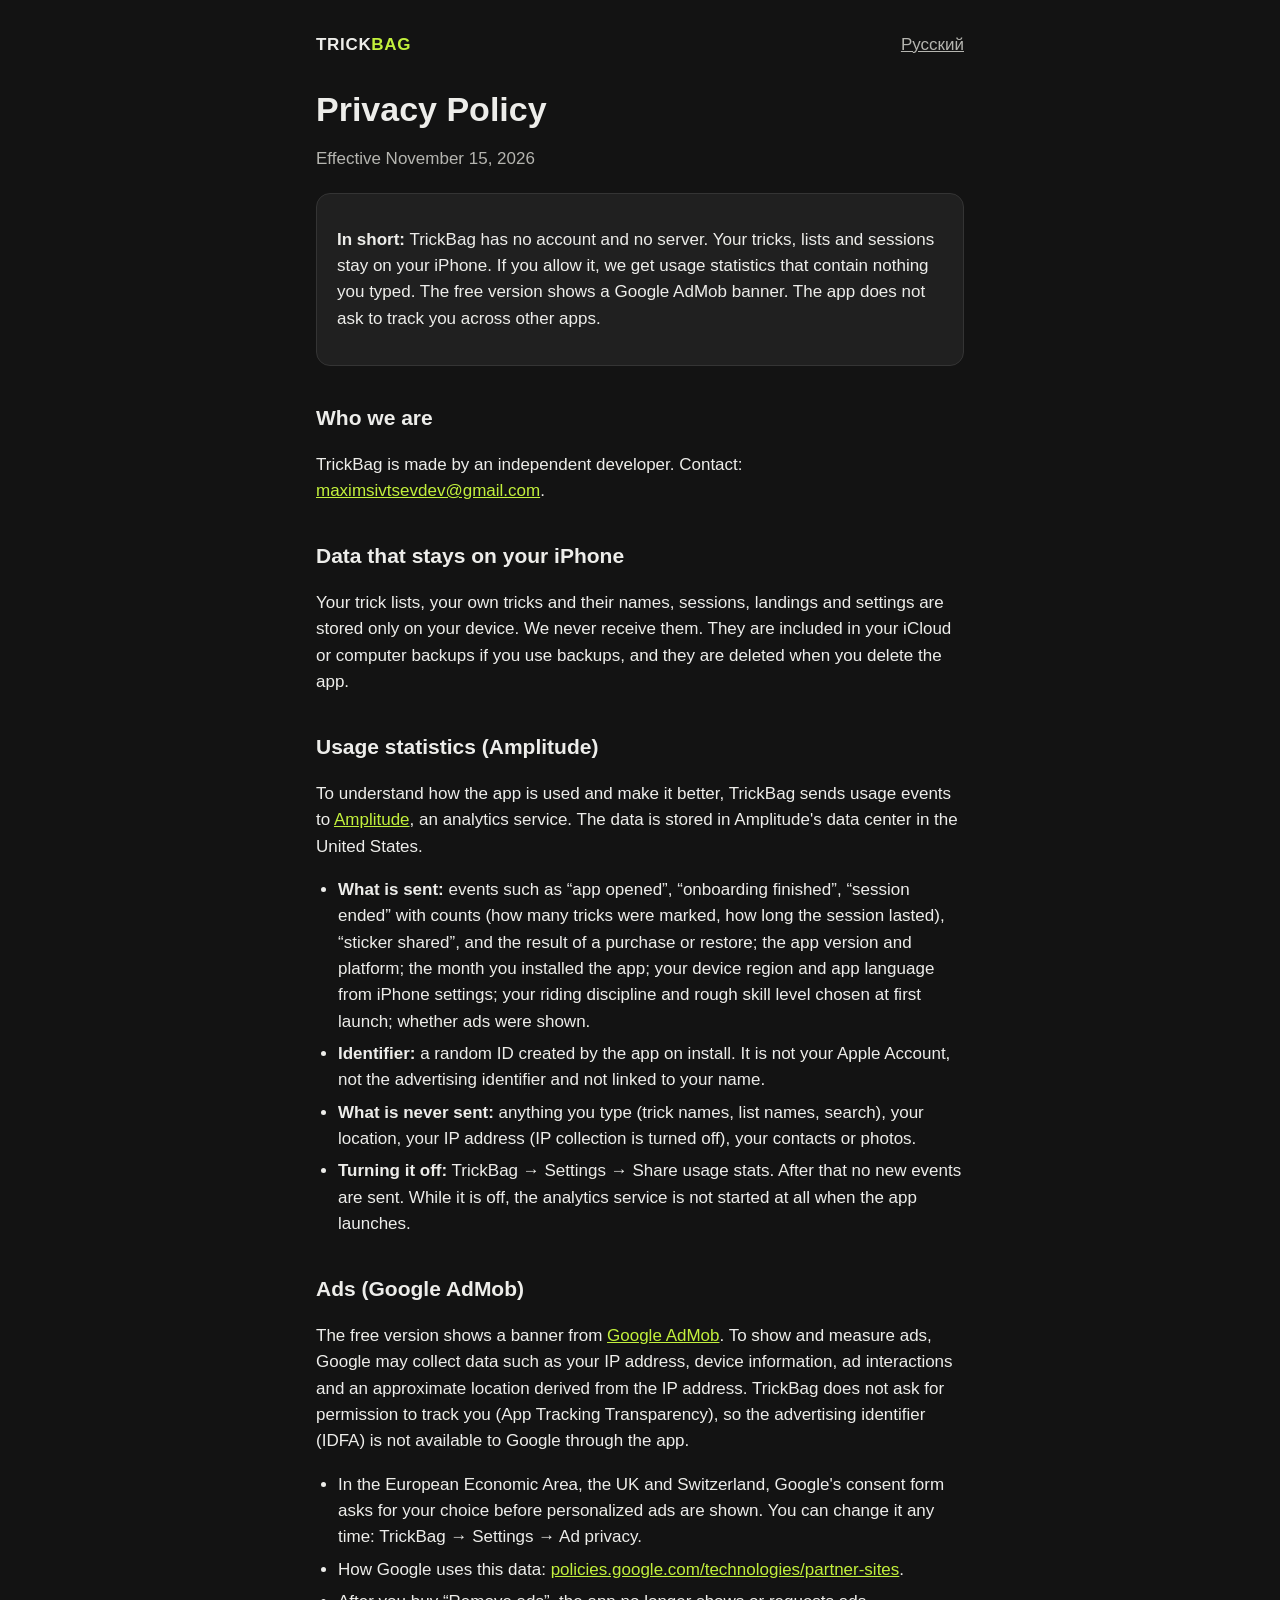
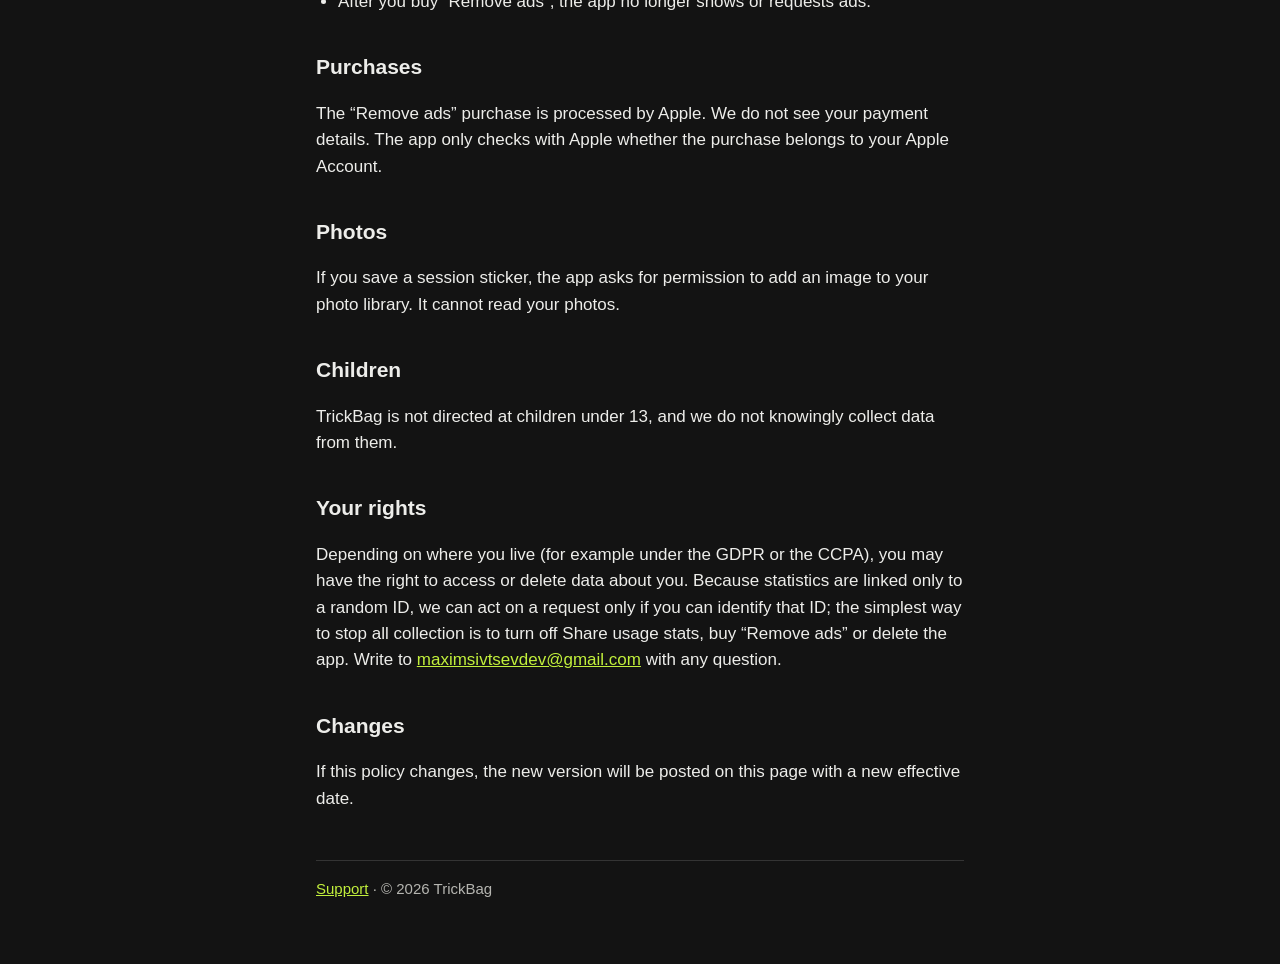
==== privacy.html @ b1d62148 "TrickBag site: home, privacy, support (EN)" ====
<!doctype html>
<html lang="en">
<head>
<meta charset="utf-8">
<meta name="viewport" content="width=device-width, initial-scale=1">
<title>TrickBag Privacy Policy</title>
<link rel="stylesheet" href="style.css">
</head>
<body>
<main>
  <header>
    <a class="brand" href="./">Trick<span>Bag</span></a>
    <nav><a href="ru/privacy.html">Русский</a></nav>
  </header>
  <h1>Privacy Policy</h1>
  <p class="muted">Effective November 15, 2026</p>

  <div class="card">
    <p><strong>In short:</strong> TrickBag has no account and no server. Your tricks, lists and sessions stay on your iPhone. If you allow it, we get usage statistics that contain nothing you typed. The free version shows a Google AdMob banner. The app does not ask to track you across other apps.</p>
  </div>

  <h2>Who we are</h2>
  <p>TrickBag is made by an independent developer. Contact: <a href="mailto:maximsivtsevdev@gmail.com">maximsivtsevdev@gmail.com</a>.</p>

  <h2>Data that stays on your iPhone</h2>
  <p>Your trick lists, your own tricks and their names, sessions, landings and settings are stored only on your device. We never receive them. They are included in your iCloud or computer backups if you use backups, and they are deleted when you delete the app.</p>

  <h2>Usage statistics (Amplitude)</h2>
  <p>To understand how the app is used and make it better, TrickBag sends usage events to <a href="https://amplitude.com/privacy">Amplitude</a>, an analytics service. The data is stored in Amplitude's data center in the United States.</p>
  <ul>
    <li><strong>What is sent:</strong> events such as “app opened”, “onboarding finished”, “session ended” with counts (how many tricks were marked, how long the session lasted), “sticker shared”, and the result of a purchase or restore; the app version and platform; the month you installed the app; your device region and app language from iPhone settings; your riding discipline and rough skill level chosen at first launch; whether ads were shown.</li>
    <li><strong>Identifier:</strong> a random ID created by the app on install. It is not your Apple Account, not the advertising identifier and not linked to your name.</li>
    <li><strong>What is never sent:</strong> anything you type (trick names, list names, search), your location, your IP address (IP collection is turned off), your contacts or photos.</li>
    <li><strong>Turning it off:</strong> TrickBag → Settings → Share usage stats. After that no new events are sent. While it is off, the analytics service is not started at all when the app launches.</li>
  </ul>

  <h2>Ads (Google AdMob)</h2>
  <p>The free version shows a banner from <a href="https://admob.google.com">Google AdMob</a>. To show and measure ads, Google may collect data such as your IP address, device information, ad interactions and an approximate location derived from the IP address. TrickBag does not ask for permission to track you (App Tracking Transparency), so the advertising identifier (IDFA) is not available to Google through the app.</p>
  <ul>
    <li>In the European Economic Area, the UK and Switzerland, Google's consent form asks for your choice before personalized ads are shown. You can change it any time: TrickBag → Settings → Ad privacy.</li>
    <li>How Google uses this data: <a href="https://policies.google.com/technologies/partner-sites">policies.google.com/technologies/partner-sites</a>.</li>
    <li>After you buy “Remove ads”, the app no longer shows or requests ads.</li>
  </ul>

  <h2>Purchases</h2>
  <p>The “Remove ads” purchase is processed by Apple. We do not see your payment details. The app only checks with Apple whether the purchase belongs to your Apple Account.</p>

  <h2>Photos</h2>
  <p>If you save a session sticker, the app asks for permission to add an image to your photo library. It cannot read your photos.</p>

  <h2>Children</h2>
  <p>TrickBag is not directed at children under 13, and we do not knowingly collect data from them.</p>

  <h2>Your rights</h2>
  <p>Depending on where you live (for example under the GDPR or the CCPA), you may have the right to access or delete data about you. Because statistics are linked only to a random ID, we can act on a request only if you can identify that ID; the simplest way to stop all collection is to turn off Share usage stats, buy “Remove ads” or delete the app. Write to <a href="mailto:maximsivtsevdev@gmail.com">maximsivtsevdev@gmail.com</a> with any question.</p>

  <h2>Changes</h2>
  <p>If this policy changes, the new version will be posted on this page with a new effective date.</p>

  <footer><a href="support.html">Support</a> · © 2026 TrickBag</footer>
</main>
</body>
</html>
---- style.css ----
/* TrickBag site: dark only, X3 "Clay" tokens from app/Resources/Assets.xcassets/X3 */
:root {
  --bg: #131313;
  --surface: #202020;
  --line: #343434;
  --text: #EDEDEA;
  --text-2: #B5B5B0;
  --lime: #C2F03C;
  color-scheme: dark;
}
* { box-sizing: border-box; }
html { -webkit-text-size-adjust: 100%; }
body {
  margin: 0;
  background: var(--bg);
  color: var(--text);
  font: 17px/1.55 -apple-system, BlinkMacSystemFont, "Segoe UI", Roboto, sans-serif;
}
main { max-width: 680px; margin: 0 auto; padding: 32px 16px 64px; }
header { display: flex; align-items: center; justify-content: space-between; gap: 16px; margin-bottom: 32px; }
.brand { color: var(--text); text-decoration: none; font-weight: 800; letter-spacing: .04em; text-transform: uppercase; }
.brand span { color: var(--lime); }
nav a { color: var(--text-2); margin-left: 16px; }
h1 { font-size: clamp(26px, 7.5vw, 34px); line-height: 1.15; margin: 0 0 8px; hyphens: auto; overflow-wrap: break-word; }
h2 { font-size: 21px; margin: 36px 0 8px; }
p, li { color: var(--text); }
.muted { color: var(--text-2); }
a { color: var(--lime); }
ul { padding-left: 22px; }
li { margin: 6px 0; }
.card { background: var(--surface); border: 1px solid var(--line); border-radius: 14px; padding: 16px 20px; margin: 20px 0; }
footer { margin-top: 48px; padding-top: 16px; border-top: 1px solid var(--line); color: var(--text-2); font-size: 15px; }
@media (prefers-contrast: more) {
  :root { --text-2: #EDEDEA; --line: #858583; }
}
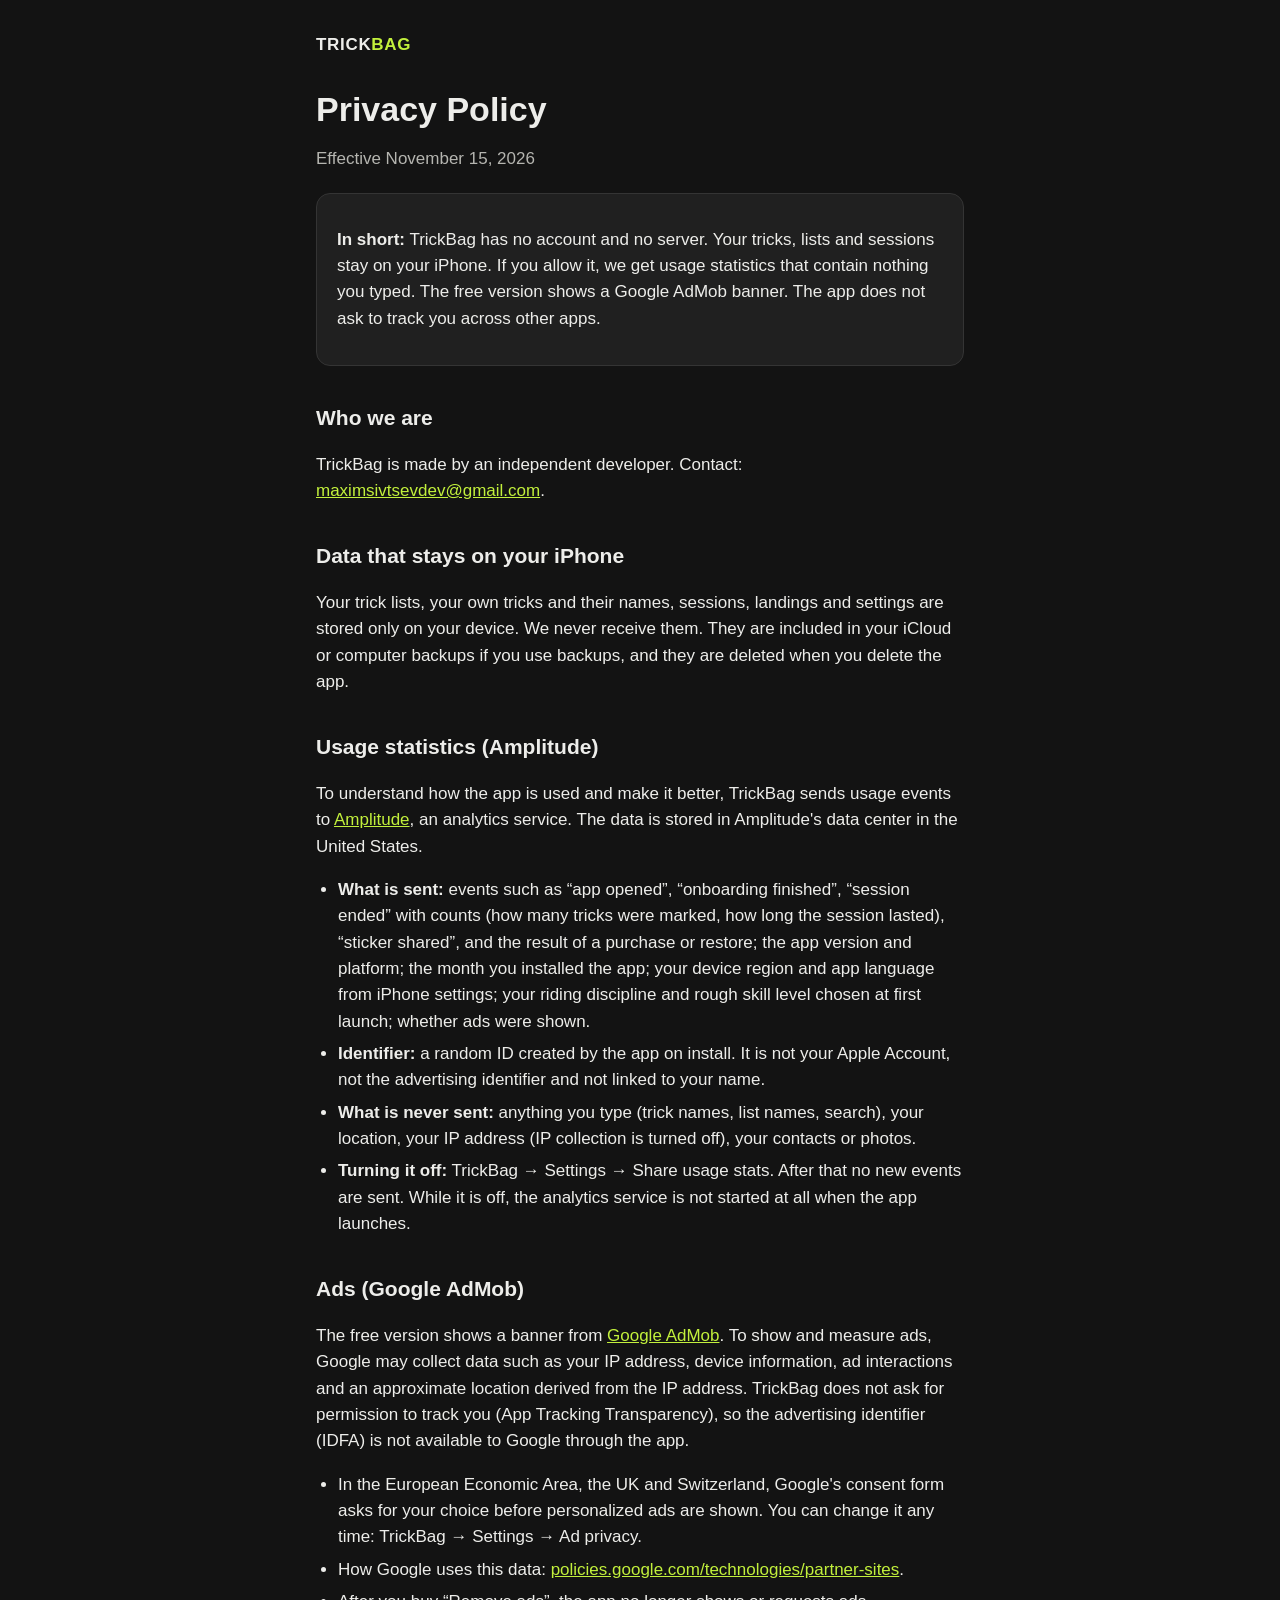
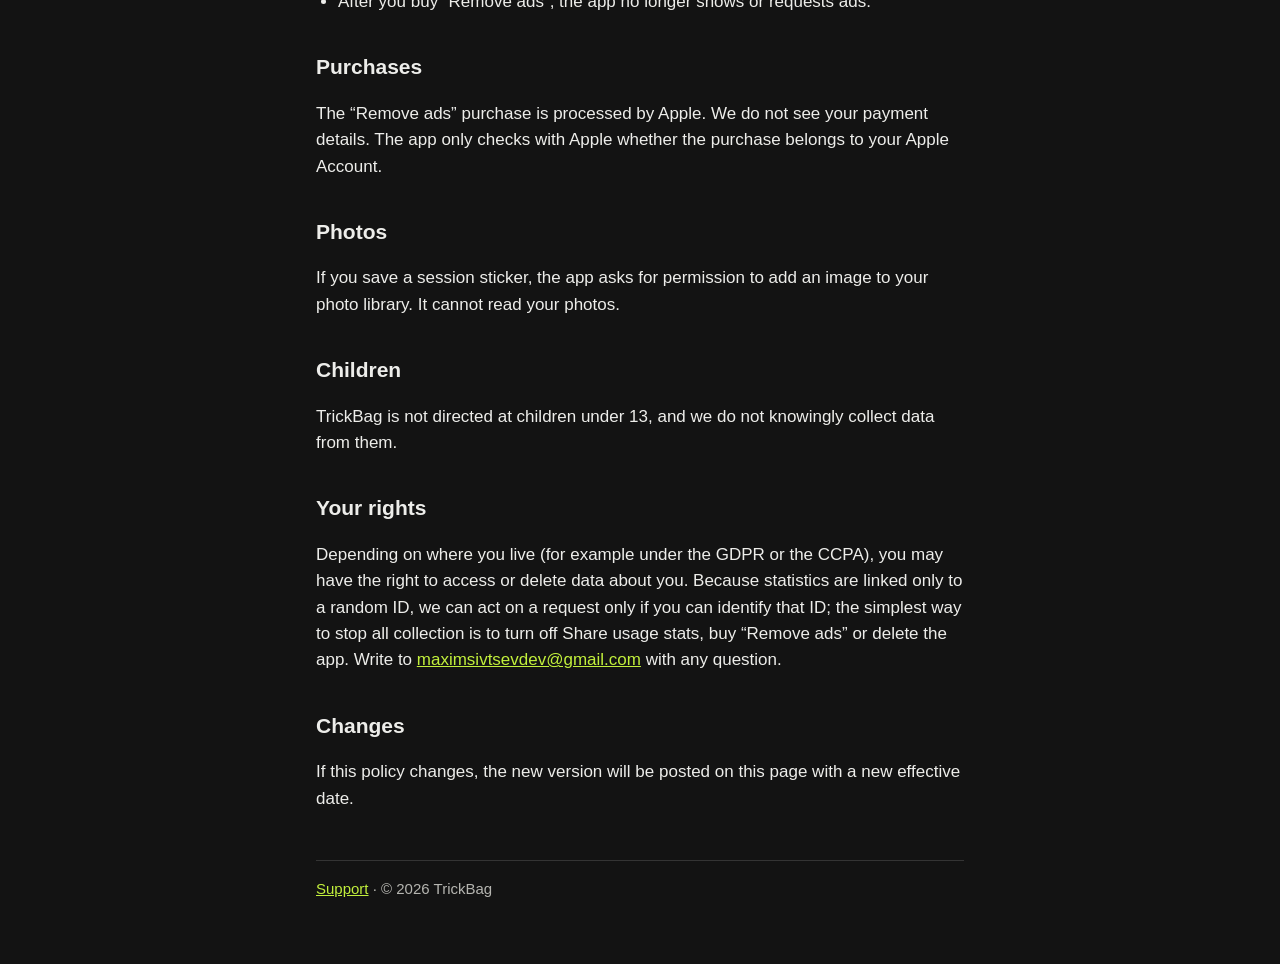
==== commit 82f2578c: "Remove links to the Russian version" ====
--- a/privacy.html
+++ b/privacy.html
@@ -10,7 +10,6 @@
 <main>
   <header>
     <a class="brand" href="./">Trick<span>Bag</span></a>
-    <nav><a href="ru/privacy.html">Русский</a></nav>
   </header>
   <h1>Privacy Policy</h1>
   <p class="muted">Effective November 15, 2026</p>
